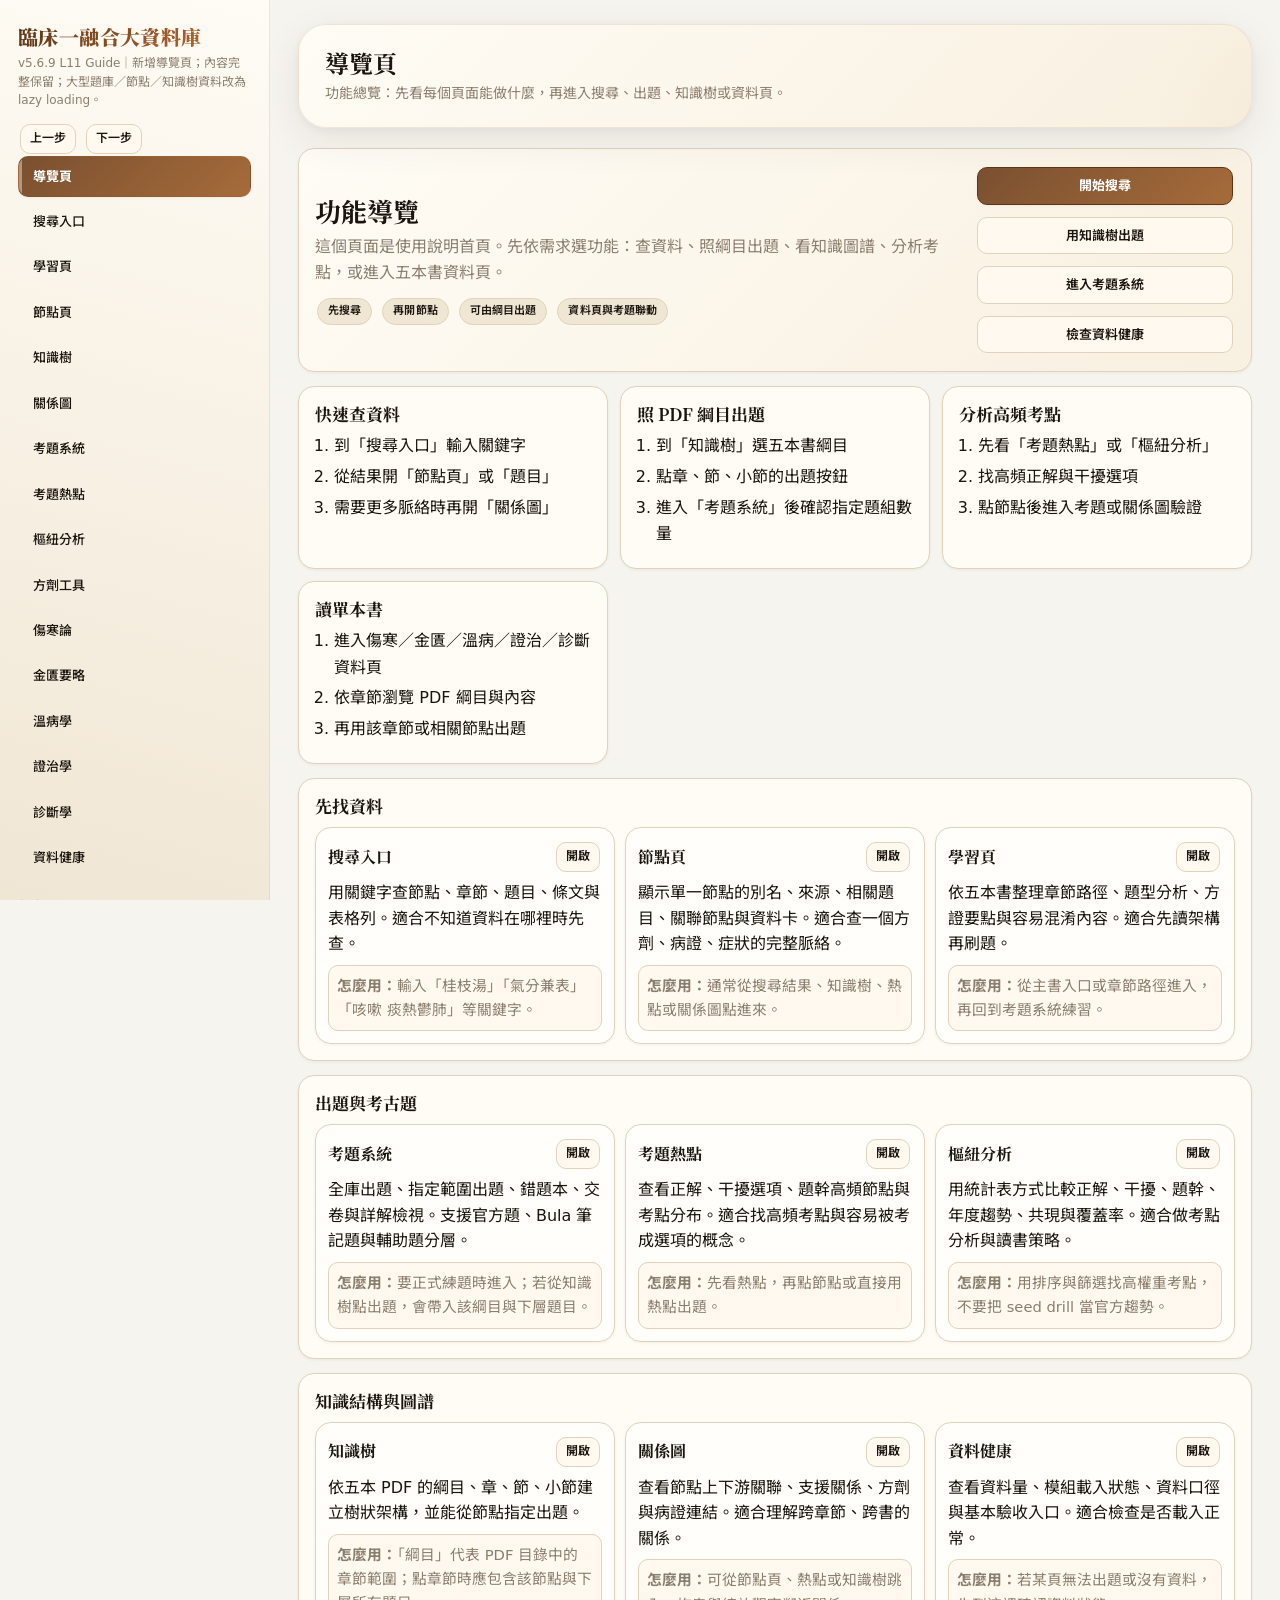
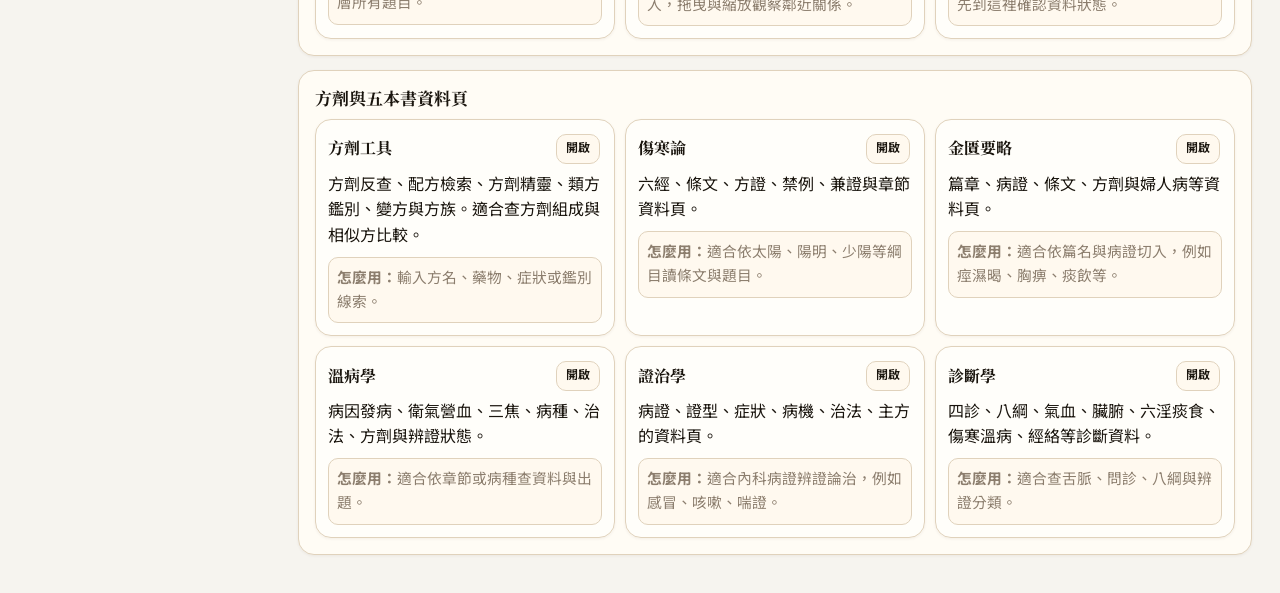
==== app/index.html @ 89e04a14 "Deploy clinical1 fused knowledge tree site Add guide page and PDF-based knowledge tree quiz scope." ====
<!doctype html>
<html lang="zh-Hant" data-theme="classic_cream">
<head>
<meta charset="utf-8" />
<meta name="viewport" content="width=device-width, initial-scale=1" />
<title>臨床一融合大資料庫 MVP v5.6.9 L11 Guide</title>
<link rel="preconnect" href="https://fonts.googleapis.com">
<link rel="preconnect" href="https://fonts.gstatic.com" crossorigin>
<link rel="stylesheet" href="styles.css?v=5.6.9-L11-guide" />
<link rel="stylesheet" href="modules/knowledge_tree_styles_v3.css?v=5.6.8-L11" />
<link rel="stylesheet" href="modules/pivot_analysis_styles_v3.css?v=5.6.8-L11" />
<link rel="stylesheet" href="modules/structured_modules_styles_v3.css?v=5.6.8-L11" />
</head>
<body>
<div class="app-shell">
  <aside class="sidebar">
    <div class="brand"><h1>臨床一融合大資料庫</h1><p>v5.6.9 L11 Guide｜新增導覽頁；內容完整保留；大型題庫／節點／知識樹資料改為 lazy loading。</p><div class="brand-pager"><button class="btn mini" id="globalPrevTab" type="button" title="回到上一個操作狀態">上一步</button><button class="btn mini" id="globalNextTab" type="button" title="回到下一個操作狀態">下一步</button></div></div>
    <nav class="nav" id="navTabs">
      <button data-tab="guide" class="active">導覽頁</button>
      <button data-tab="search">搜尋入口</button>
      <button data-tab="learning">學習頁</button>
      <button data-tab="entity">節點頁</button>
      <button data-tab="tree">知識樹</button>
      <button data-tab="relationGraph">關係圖</button>
      <button data-tab="quiz">考題系統</button>
      <button data-tab="qhotspot">考題熱點</button>
      <button data-tab="pivot">樞紐分析</button>
      <button data-tab="formulaTools">方劑工具</button>
      <button data-tab="shanghan">傷寒論</button>
      <button data-tab="jingui">金匱要略</button>
      <button data-tab="wenbing">溫病學</button>
      <button data-tab="zhengzhi">證治學</button>
      <button data-tab="diagnosis">診斷學</button>
      <button data-tab="health">資料健康</button>
    </nav>
    <div class="theme-row"><label>色系</label><select id="themeSelect"><option value="classic_cream">經典米白</option><option value="exam_blue">清爽藍白</option><option value="light_wood">木質暖色</option><option value="dark_tech">科技深色</option><option value="ink_gray">水墨灰霧</option></select></div>
    <div class="card soft" style="margin-top:16px"><b>v5.6.9 L11 Guide 輕量載入版</b><div class="muted">若無法開啟，請完整解壓縮後執行 00_START_CLINICAL1_FUSED_L11_COMPLETE.bat；不要直接用 file:// 開 app/index.html。</div></div>
  </aside>
  <main class="main">
    <section class="hero"><h2 id="pageTitle">導覽頁</h2><p id="pageSub">功能總覽：先看每個頁面能做什麼，再進入搜尋、出題、知識樹或資料頁。</p></section>
    <section id="tab-guide" class="tab active"><div id="guideRoot"></div></section>
    <section id="tab-search" class="tab"><div id="searchRoot"></div></section>
    <section id="tab-learning" class="tab"><div id="learningRoot" class="module-frame card"><div class="spinner">學習頁尚未載入。</div></div></section>
    <section id="tab-entity" class="tab"><div id="entityRoot" class="card">尚未選擇節點。</div></section>
    <section id="tab-tree" class="tab"><div id="knowledgeTreeRoot" class="tree-frame card"><div class="spinner">知識樹尚未載入。</div></div></section>
    <section id="tab-relationGraph" class="tab"><div id="relationGraphRoot" class="tree-frame card"><div class="spinner">關係圖尚未載入。</div></div></section>
    <section id="tab-quiz" class="tab"><div id="quizRoot"></div></section>
    <section id="tab-qhotspot" class="tab"><div id="questionHotspotRoot" class="pivot-frame card"><div class="spinner">考題熱點尚未載入。</div></div></section>
    <section id="tab-pivot" class="tab"><div id="pivotRoot" class="pivot-frame card"><div class="spinner">樞紐分析尚未載入。</div></div></section>
    <section id="tab-formulaTools" class="tab"><div id="formulaToolsRoot" class="module-frame card"><div class="spinner">方劑工具尚未載入。</div></div></section>
    <section id="tab-shanghan" class="tab"><div id="shanghanRoot" class="module-frame card"><div class="spinner">傷寒論資料尚未載入。</div></div></section>
    <section id="tab-jingui" class="tab"><div id="jinguiRoot" class="module-frame card"><div class="spinner">金匱要略資料尚未載入。</div></div></section>
    <section id="tab-wenbing" class="tab"><div id="wenbingRoot" class="module-frame card"><div class="spinner">溫病學資料尚未載入。</div></div></section>
    <section id="tab-zhengzhi" class="tab"><div id="zhengzhiRoot" class="module-frame card"><div class="spinner">證治學模組尚未載入。</div></div></section>
    <section id="tab-diagnosis" class="tab"><div id="diagnosisRoot" class="module-frame card"><div class="spinner">診斷學模組尚未載入。</div></div></section>
    <section id="tab-health" class="tab"><div id="healthRoot"></div></section>
  </main>
</div>
<script src="modules/lazy_data_loader_l11.js?v=L11-COMPLETE"></script>
<script src="modules/search_engine_v3.js"></script>
<script src="modules/knowledge_tree_data_adapter.js?v=5.6.8-L11"></script>
<script src="modules/knowledge_tree_module_v3.js?v=5.6.8-L11"></script>
<script src="modules/bar_chart_module_v3.js"></script>
<script src="modules/pivot_analysis_module_v3.js?v=5.6.8-L11"></script>
<script src="modules/zhengzhi_module_v3.js"></script>
<script src="modules/diagnosis_module_v3.js"></script>
<script src="modules/source_pages_module_v3.js"></script>
<script src="modules/formula_tools_module_v3.js?v=5.6.8-L11"></script>
<script src="modules/question_hotspot_module_v3.js?v=5.6.8-L11"></script>
<script src="modules/learning_page_module_v5.js?v=5.6.8-L11"></script>
<script src="app.js?v=5.6.9-L11-guide"></script>
</body></html>
---- app/styles.css ----
/* ═══════════════════════════════════════════════════════════════
   臨床一融合大資料庫 — Production UI v5.6.8
   Design: Modern Scholarly — refined, warm, professional
   ═══════════════════════════════════════════════════════════════ */

/* ── Google Fonts ── */
@import url('https://fonts.googleapis.com/css2?family=Noto+Serif+TC:wght@400;600;700;900&family=Noto+Sans+TC:wght@300;400;500;600;700;900&display=swap');

/* ── Theme Tokens ── */
:root, html[data-theme="classic_cream"]{
  --bg:#f5f0e8; --panel:#fffcf5; --panel2:#fff9ef; --ink:#1a150e; --muted:#8c7e6e;
  --line:#e0d2bc; --brand:#7a5030; --brand2:#2d6b5e; --accent:#c76f30;
  --soft:#f0e6d4; --ok:#1b7a3d; --warn:#b07400; --bad:#b52828;
  --shadow:0 2px 8px rgba(60,40,10,.06), 0 12px 40px rgba(60,40,10,.08);
  --shadow-sm:0 1px 3px rgba(60,40,10,.06);
  --shadow-lg:0 8px 32px rgba(60,40,10,.10), 0 24px 60px rgba(60,40,10,.06);
  --on-brand:#fff; --brand-strong:#5a3518; --danger-bg:#fef2f0; --danger-ink:#8b1e1e;
  --focus-ring:0 0 0 3px rgba(122,80,48,.18);
  --glass:rgba(255,252,245,.72); --glass-border:rgba(224,210,188,.5);
  --radius:16px; --radius-sm:10px; --radius-lg:22px; --radius-xl:28px;
  --font-display:'Noto Serif TC', 'Songti TC', 'SimSun', serif;
  --font-body:'Noto Sans TC', 'Microsoft JhengHei', system-ui, sans-serif;
  --nav-active-bg:linear-gradient(135deg, #7a5030, #a66b3a);
  --sidebar-bg:linear-gradient(195deg, #fffcf5 0%, #f0e6d4 100%);
  --hero-bg:linear-gradient(135deg, #fffcf5 0%, #f8f0e0 100%);
  --accent2:#2f6f65;
}
html[data-theme="exam_blue"]{
  --bg:#f0f5fc; --panel:#ffffff; --panel2:#f7faff; --ink:#0f1d33; --muted:#5a6b85;
  --line:#cfdaeb; --brand:#1e56a0; --brand2:#127872; --accent:#3378d8;
  --soft:#e4edfb; --shadow:0 2px 8px rgba(15,40,90,.05), 0 12px 40px rgba(15,40,90,.07);
  --shadow-sm:0 1px 3px rgba(15,40,90,.05); --shadow-lg:0 8px 32px rgba(15,40,90,.09);
  --on-brand:#fff; --brand-strong:#143d78; --danger-bg:#fff1f1; --danger-ink:#8a1c1c;
  --focus-ring:0 0 0 3px rgba(30,86,160,.18);
  --glass:rgba(255,255,255,.72); --glass-border:rgba(207,218,235,.5);
  --nav-active-bg:linear-gradient(135deg, #1e56a0, #3378d8);
  --sidebar-bg:linear-gradient(195deg, #ffffff 0%, #e4edfb 100%);
  --hero-bg:linear-gradient(135deg, #ffffff 0%, #eef4ff 100%);
  --accent2:#127872;
}
html[data-theme="light_wood"]{
  --bg:#f2e8d6; --panel:#fff8ea; --panel2:#fffdf4; --ink:#2a1a0c; --muted:#7a614a;
  --line:#d8c49a; --brand:#7d4f28; --brand2:#4a6e2f; --accent:#a65a22;
  --soft:#ead6b8; --shadow:0 2px 8px rgba(80,50,15,.06), 0 12px 40px rgba(80,50,15,.09);
  --shadow-sm:0 1px 3px rgba(80,50,15,.06); --shadow-lg:0 8px 32px rgba(80,50,15,.10);
  --on-brand:#fff; --brand-strong:#5c3616; --danger-bg:#fff3ef; --danger-ink:#861b1b;
  --focus-ring:0 0 0 3px rgba(125,79,40,.18);
  --glass:rgba(255,248,234,.72); --glass-border:rgba(216,196,154,.5);
  --nav-active-bg:linear-gradient(135deg, #7d4f28, #a07040);
  --sidebar-bg:linear-gradient(195deg, #fff8ea 0%, #ead6b8 100%);
  --hero-bg:linear-gradient(135deg, #fff8ea 0%, #f5ebda 100%);
  --accent2:#4a6e2f;
}
html[data-theme="dark_tech"]{
  --bg:#0a0e14; --panel:#111820; --panel2:#18212e; --ink:#dce5f0; --muted:#8a9ab0;
  --line:#253142; --brand:#5ba0f0; --brand2:#48c8b4; --accent:#d09520;
  --soft:#1a2638; --ok:#3aad5c; --warn:#d09520; --bad:#e84545;
  --shadow:0 2px 8px rgba(0,0,0,.20), 0 12px 40px rgba(0,0,0,.30);
  --shadow-sm:0 1px 3px rgba(0,0,0,.20); --shadow-lg:0 8px 32px rgba(0,0,0,.35);
  --on-brand:#0a0e14; --brand-strong:#7dc4ff; --danger-bg:#2e1418; --danger-ink:#ffb8b8;
  --focus-ring:0 0 0 3px rgba(91,160,240,.24);
  --glass:rgba(17,24,32,.72); --glass-border:rgba(37,49,66,.5);
  --nav-active-bg:linear-gradient(135deg, #5ba0f0, #48c8b4);
  --sidebar-bg:linear-gradient(195deg, #111820 0%, #0a0e14 100%);
  --hero-bg:linear-gradient(135deg, #111820 0%, #18212e 100%);
  --accent2:#48c8b4;
}
html[data-theme="ink_gray"]{
  --bg:#eaece9; --panel:#f8f8f6; --panel2:#ffffff; --ink:#1a1e1b; --muted:#5c665e;
  --line:#cdd4cd; --brand:#3f5548; --brand2:#4f6f52; --accent:#6b5a3c;
  --soft:#dfe4de; --shadow:0 2px 8px rgba(35,45,40,.05), 0 12px 40px rgba(35,45,40,.08);
  --shadow-sm:0 1px 3px rgba(35,45,40,.05); --shadow-lg:0 8px 32px rgba(35,45,40,.10);
  --on-brand:#fff; --brand-strong:#2a3d30; --danger-bg:#fff4f0; --danger-ink:#842121;
  --focus-ring:0 0 0 3px rgba(63,85,72,.18);
  --glass:rgba(248,248,246,.72); --glass-border:rgba(205,212,205,.5);
  --nav-active-bg:linear-gradient(135deg, #3f5548, #5a7a62);
  --sidebar-bg:linear-gradient(195deg, #f8f8f6 0%, #dfe4de 100%);
  --hero-bg:linear-gradient(135deg, #f8f8f6 0%, #eef0ed 100%);
  --accent2:#4f6f52;
}

/* ── Reset & Base ── */
*{box-sizing:border-box;margin:0;padding:0}
body{background:var(--bg);color:var(--ink);font-family:var(--font-body);line-height:1.65;-webkit-font-smoothing:antialiased;-moz-osx-font-smoothing:grayscale;transition:background .3s ease, color .3s ease}
button,input,select,textarea{font:inherit;color:inherit}
button{cursor:pointer}
a{color:var(--brand);text-decoration:none}
a:hover{text-decoration:underline}
h1,h2,h3,h4,h5,h6{font-family:var(--font-display);font-weight:700;line-height:1.3}
::selection{background:rgba(122,80,48,.18);color:var(--ink)}
html[data-theme="dark_tech"] ::selection{background:rgba(91,160,240,.24)}

/* ── App Shell ── */
.app-shell{min-height:100vh;display:grid;grid-template-columns:270px 1fr}

/* ── Sidebar ── */
.sidebar{background:var(--sidebar-bg);border-right:1px solid var(--glass-border);padding:24px 18px 32px;position:sticky;top:0;height:100vh;overflow-y:auto;overflow-x:hidden;backdrop-filter:blur(12px);-webkit-backdrop-filter:blur(12px);scrollbar-width:thin;scrollbar-color:var(--line) transparent}
.sidebar::-webkit-scrollbar{width:5px}
.sidebar::-webkit-scrollbar-thumb{background:var(--line);border-radius:99px}
.brand h1{font-family:var(--font-display);font-size:20px;font-weight:900;letter-spacing:.02em;margin:0 0 4px;background:linear-gradient(135deg, var(--brand-strong), var(--accent));-webkit-background-clip:text;-webkit-text-fill-color:transparent;background-clip:text}
.brand p{font-size:12px;color:var(--muted);margin:0 0 12px;line-height:1.55}
.brand-pager{display:flex;gap:6px;margin-top:10px}
.brand-pager .btn{padding:5px 10px;font-size:12px;font-weight:600}

/* ── Navigation ── */
.nav{display:grid;gap:4px}
.nav button{border:1px solid transparent;background:transparent;color:var(--ink);padding:9px 14px;border-radius:var(--radius-sm);text-align:left;font-size:13px;font-weight:500;transition:all .18s ease;position:relative;overflow:hidden}
.nav button:hover{background:var(--soft);border-color:var(--line)}
.nav button.active{background:var(--nav-active-bg);color:var(--on-brand)!important;border-color:transparent;font-weight:700;box-shadow:var(--shadow-sm)}
.nav button.active::before{content:'';position:absolute;left:0;top:0;bottom:0;width:3px;background:rgba(255,255,255,.4);border-radius:0 2px 2px 0}

/* ── Theme Selector ── */
.theme-row{margin-top:18px;display:grid;gap:5px}
.theme-row label{font-size:11px;color:var(--muted);text-transform:uppercase;letter-spacing:.06em;font-weight:600}
.theme-row select{border:1px solid var(--line);border-radius:var(--radius-sm);background:var(--panel2);color:var(--ink);padding:8px 10px;font-size:13px;transition:border-color .18s}
.theme-row select:hover{border-color:var(--brand)}

/* ── Main Content ── */
.main{padding:24px 28px;max-width:1480px;width:100%;margin:0 auto}

/* ── Hero Header ── */
.hero{background:var(--hero-bg);border:1px solid var(--glass-border);border-radius:var(--radius-xl);padding:22px 26px;box-shadow:var(--shadow);margin-bottom:20px;backdrop-filter:blur(8px);-webkit-backdrop-filter:blur(8px);position:relative;overflow:hidden}
.hero::after{content:'';position:absolute;top:-60%;right:-20%;width:300px;height:300px;background:radial-gradient(circle,var(--accent) 0%,transparent 70%);opacity:.04;pointer-events:none}
.hero h2{margin:0 0 4px;font-size:24px;font-family:var(--font-display)}
.hero p{margin:0;color:var(--muted);font-size:14px}

/* ── Tab System ── */
.tab{display:none;animation:tabIn .28s ease}
.tab.active{display:block}
@keyframes tabIn{from{opacity:0;transform:translateY(6px)}to{opacity:1;transform:translateY(0)}}

/* ── Grid Layouts ── */
.grid{display:grid;grid-template-columns:repeat(auto-fit,minmax(260px,1fr));gap:14px}
.split{display:grid;grid-template-columns:1.2fr .8fr;gap:16px}

/* ── Card System ── */
.card{background:var(--panel);border:1px solid var(--line);border-radius:var(--radius);padding:16px;box-shadow:var(--shadow-sm);transition:box-shadow .22s ease, border-color .22s ease}
.card:hover{box-shadow:var(--shadow)}
.soft{background:var(--panel2)}

/* ── Typography ── */
.muted{color:var(--muted);font-size:13px}
h3{font-size:17px;margin:0 0 8px}
h4{font-size:15px;margin:10px 0 6px}

/* ── Badges & Chips ── */
.badge,.chip{display:inline-flex;align-items:center;gap:4px;border:1px solid var(--line);background:var(--soft);border-radius:999px;padding:3px 10px;margin:2px;font-size:11px;font-weight:600;letter-spacing:.01em;transition:all .15s}
.badge.muted{background:rgba(107,114,128,.08);color:var(--muted);border-color:var(--line)}
.chip-list{display:flex;gap:6px;flex-wrap:wrap}

/* ── Buttons ── */
.btn{border:1px solid var(--line);border-radius:var(--radius-sm);background:var(--panel2);padding:7px 13px;margin:2px;font-size:13px;font-weight:600;min-height:34px;transition:all .18s ease;position:relative}
.btn:hover{border-color:var(--brand);color:var(--brand);box-shadow:var(--shadow-sm)}
.btn:active{transform:scale(.97)}
.btn:focus-visible,input:focus-visible,select:focus-visible{outline:none;box-shadow:var(--focus-ring)}
.btn.primary{background:var(--nav-active-bg);color:var(--on-brand)!important;border-color:var(--brand-strong)!important;font-weight:700;box-shadow:var(--shadow-sm)}
.btn.primary:hover{filter:brightness(1.08);box-shadow:var(--shadow)}
.btn.mini{font-size:12px;padding:4px 9px;min-height:auto}
.btn.danger{background:var(--danger-bg)!important;color:var(--danger-ink)!important;border-color:var(--danger-ink)!important;font-weight:700}
.btn.danger:hover{background:var(--danger-ink)!important;color:#fff!important}
.btn:not(.primary),button:not(.primary),.chip,.badge,.entity-link{color:var(--ink)}
html[data-theme="dark_tech"] .btn:not(.primary),html[data-theme="dark_tech"] .chip,html[data-theme="dark_tech"] .badge{color:var(--ink);background:var(--panel2)}

/* ── Form Controls ── */
input,select,textarea{border:1px solid var(--line);border-radius:var(--radius-sm);background:var(--panel2);color:var(--ink);padding:9px 12px;transition:border-color .18s, box-shadow .18s}
input:hover,select:hover{border-color:var(--brand)}
input:focus,select:focus{border-color:var(--brand);box-shadow:var(--focus-ring)}
input::placeholder{color:var(--muted);opacity:.75}
.search-row{display:grid;grid-template-columns:1fr auto auto;gap:8px;margin:12px 0}
.search-row input,.search-row select{font-size:14px}
.search-toolbar-2{display:flex;gap:10px;flex-wrap:wrap;align-items:center;margin-top:10px}
.search-toolbar-2 label{display:flex;align-items:center;gap:5px;color:var(--muted);font-size:12px;font-weight:600}

/* ── Search Results ── */
.result-count{margin:10px 0;color:var(--muted);font-size:13px}
.result-card{border-left:4px solid var(--brand);margin-bottom:10px;transition:border-color .18s, box-shadow .22s}
.result-card:hover{border-left-color:var(--accent);box-shadow:var(--shadow)}
.result-title{display:flex;justify-content:space-between;gap:12px;align-items:flex-start}
.result-title b{font-size:16px;font-family:var(--font-display)}
.group-title{margin:20px 0 10px;color:var(--brand-strong);font-family:var(--font-display);font-size:15px;letter-spacing:.02em}
.result-doc-type{font-weight:700;color:var(--brand);font-size:12px}
.search-results.compact .result-card{padding:8px 10px;margin-bottom:5px}
.search-results.compact .result-card p,.search-results.compact .chip{display:none}
.search-results.list .result-card{box-shadow:none;border-radius:var(--radius-sm);border-left-width:3px}

/* ── Entity Page ── */
.entity-head{display:flex;justify-content:space-between;gap:16px;align-items:flex-start;flex-wrap:wrap}
.entity-title{font-size:26px;margin:0 0 6px;font-family:var(--font-display)}
.entity-actions{display:flex;gap:6px;flex-wrap:wrap;justify-content:flex-end;align-items:flex-start}
.entity-section{margin-top:14px}

/* ── Data Rows ── */
.edge,.qrow,.source-row,.component-row{border:1px solid var(--line);border-radius:var(--radius-sm);padding:10px 12px;margin:6px 0;background:var(--panel2);transition:border-color .15s}
.edge:hover,.qrow:hover,.source-row:hover{border-color:var(--brand)}

/* ── Question / Quiz ── */
.question-options{display:grid;gap:6px;margin:10px 0}
.opt{border:1px solid var(--line);border-radius:var(--radius-sm);padding:10px 12px;background:var(--panel);cursor:pointer;transition:all .18s}
.opt:hover{border-color:var(--brand);background:var(--soft)}
.opt.correct{border-color:var(--ok);background:rgba(27,122,61,.08)}
.opt.wrong{border-color:var(--bad);background:rgba(181,40,40,.08)}
.opt.correct-answer{border-color:var(--ok)!important;background:rgba(27,122,61,.12)!important;font-weight:700}
.opt.selected-wrong{border-color:var(--bad)!important;background:rgba(181,40,40,.12)!important;text-decoration:line-through}
.opt.selected-correct{box-shadow:0 0 0 3px rgba(27,122,61,.16)}

.quiz-paper .qrow{margin:14px 0;padding:16px;border:1px solid var(--line);border-radius:var(--radius);background:var(--panel)}
.quiz-paper .qrow h3{font-family:var(--font-display);font-size:15px}
.quiz-actions{position:sticky;bottom:0;background:var(--glass);backdrop-filter:blur(16px);-webkit-backdrop-filter:blur(16px);border:1px solid var(--glass-border);border-radius:var(--radius);padding:12px 16px;box-shadow:var(--shadow-lg);z-index:5}

.qrow.question-correct{border-color:var(--ok)!important;border-left:4px solid var(--ok)}
.qrow.question-wrong{border-color:var(--bad)!important;border-left:4px solid var(--bad)}
.grade-card{margin-top:10px;border-radius:var(--radius-sm);padding:12px;border:2px solid var(--line);display:grid;gap:6px;background:var(--panel2)}
.grade-card.ok{border-color:var(--ok);background:rgba(27,122,61,.08)}
.grade-card.bad{border-color:var(--bad);background:rgba(181,40,40,.08)}
.grade-card.ok b{color:var(--ok)}.grade-card.bad b{color:var(--bad)}
.grade-links{display:flex;gap:6px;flex-wrap:wrap;margin-top:4px}

.quick-quiz-bar{display:grid;grid-template-columns:repeat(auto-fit,minmax(180px,1fr));gap:10px;align-items:end;margin:14px 0;padding:14px;border:1px solid var(--line);border-radius:var(--radius);background:var(--panel2)}
.quick-quiz-bar label{display:grid;gap:4px;font-size:12px;color:var(--muted);font-weight:700}
.quick-quiz-bar input,.quick-quiz-bar select{width:100%}
.big-action{font-size:16px;min-height:44px;font-weight:800;letter-spacing:.02em}
.advanced-quiz-box{border:1px dashed var(--line);border-radius:var(--radius);padding:12px;background:var(--panel);margin:12px 0}
.advanced-quiz-box summary{cursor:pointer;font-weight:800;color:var(--brand-strong);font-size:14px}
.quiz-settings-grid{display:grid;grid-template-columns:repeat(auto-fit,minmax(210px,1fr));gap:10px}
.quiz-settings-grid label{display:grid;gap:4px;font-size:12px;color:var(--muted);font-weight:600}
.quiz-settings-grid input,.quiz-settings-grid select{width:100%}
.warn-box{margin-top:8px;padding:10px 12px;border-radius:var(--radius-sm);background:var(--danger-bg);color:var(--danger-ink);border:1px solid var(--danger-ink);font-weight:600;font-size:13px}
.toolbar{display:flex;flex-wrap:wrap;gap:8px;margin:10px 0}
.checkline{display:inline-flex;align-items:center;gap:6px;border:1px solid var(--line);border-radius:var(--radius-sm);padding:7px 10px;background:var(--panel2);font-size:13px}
.wrongbook-actions{display:flex;gap:6px;flex-wrap:wrap;margin:8px 0}
.wrongbook-item{border-left:5px solid var(--bad)!important;background:var(--panel2)}
.scope-banner{border:2px solid var(--accent);background:linear-gradient(90deg,var(--soft),var(--panel));border-radius:var(--radius);padding:10px 14px;margin:10px 0;display:flex;gap:10px;align-items:center;flex-wrap:wrap;color:var(--ink);font-size:14px}
.scope-banner.neutral{border-color:var(--line)}.scope-banner.compact{font-size:12px;margin:6px 0}
.scope-banner strong,.scope-banner b{color:var(--ink)}

/* ── Tables ── */
.table-wrap{overflow:auto;border-radius:var(--radius-sm)}
.mini-table{width:100%;border-collapse:collapse;font-size:13px}
.mini-table th,.mini-table td{border-bottom:1px solid var(--line);padding:8px 10px;text-align:left;vertical-align:top}
.mini-table th{background:var(--soft);font-weight:700}
.mini-table td .btn{margin:1px 2px}
table.pivot-table{width:100%;border-collapse:collapse;background:var(--panel);border-radius:var(--radius);overflow:hidden}
table.pivot-table th,table.pivot-table td{border-bottom:1px solid var(--line);padding:9px 12px;text-align:left;vertical-align:top}
table.pivot-table th{background:var(--soft);font-weight:800;font-size:14px;color:var(--ink)}
table.pivot-table td{font-size:13px}

/* ── Formula Block ── */
.component-row{padding:10px 12px;border-top:1px dashed var(--line)}
.component-row pre{white-space:pre-wrap;line-height:1.6;margin:.5rem 0 0}
.component-drawer{border:1px dashed var(--line);border-radius:var(--radius);padding:10px;margin:8px 0;background:var(--panel2)}
.component-drawer summary{font-weight:800;cursor:pointer;color:var(--brand-strong)}
.variant-grid{display:grid;grid-template-columns:repeat(auto-fit,minmax(270px,1fr));gap:10px;margin:10px 0}
.variant-card{border:1px solid var(--line);border-left:5px solid var(--brand);border-radius:var(--radius);padding:12px;background:var(--panel2);box-shadow:var(--shadow-sm);transition:box-shadow .2s;break-inside:avoid}
.variant-card:hover{box-shadow:var(--shadow)}
.variant-card.addition-of,.variant-card.named-variant,.variant-card.variant-of{border-left-color:var(--brand2)}
.variant-card.subtraction-of{border-left-color:var(--warn)}
.variant-card.compound-formula{border-left-color:var(--accent)}
.variant-card.similar-but-distinct{border-left-color:var(--muted)}
.variant-card.conditional{border-left-color:var(--accent);background:linear-gradient(180deg,var(--panel),var(--panel2))}
.variant-actions{display:flex;gap:6px;flex-wrap:wrap;margin-top:8px}
.variant-delta{margin:8px 0;padding:10px 12px;border:1px solid rgba(15,23,42,.08);border-radius:var(--radius-sm);background:rgba(248,250,252,.7)}
.variant-delta-title{font-weight:700;margin-bottom:6px;color:var(--brand-strong);font-size:13px}
.variant-delta-row{margin:3px 0;line-height:1.8}
.variant-delta .badge.add{background:#ecfdf5;color:#047857;border-color:#a7f3d0}
.variant-delta .badge.remove{background:#fff1f2;color:#be123c;border-color:#fecdd3}
.variant-delta .chip.dose{background:#eff6ff;color:#1d4ed8;border-color:#bfdbfe}
.variant-delta-basis{margin-top:4px;font-size:.86em}
.evidence-text{margin-top:8px;font-size:13px}

/* ── Formula Indication Card (v5.6) ── */
.formula-indication-card{border-left:4px solid var(--accent2)!important}
.formula-indication-card h3{font-family:var(--font-display);color:var(--accent2)}
.formula-indication-card h4{font-size:14px;margin:12px 0 6px;color:var(--brand-strong)}
.formula-indication-card h5{margin:.75rem 0 .35rem;font-size:14px;color:var(--accent2);font-family:var(--font-display)}
.formula-summary-list{margin:8px 0 12px;padding-left:20px;line-height:1.8;font-size:14px}
.formula-summary-list li{margin:4px 0}
.formula-clause-group{margin:8px 0;border:1px solid var(--line);border-radius:var(--radius-sm);padding:10px}
.formula-clause-group summary{font-weight:700;cursor:pointer;font-size:14px}
.formula-clause-card{border:1px solid var(--line);border-radius:var(--radius-sm);padding:10px 12px;margin:8px 0;background:rgba(255,255,255,.5);transition:border-color .15s}
.formula-clause-card:hover{border-color:var(--accent2)}
.formula-clause-card p{margin:6px 0;line-height:1.65;font-size:14px}
.action-chips{gap:6px}
.action-chips .btn{font-size:12px;padding:4px 10px}

/* ── Link Card Grid ── */
.link-card-grid{display:grid;grid-template-columns:repeat(auto-fit,minmax(270px,1fr));gap:8px}
.link-card{border:1px solid var(--line);border-radius:var(--radius);background:var(--panel2);padding:12px;transition:box-shadow .2s}
.link-card:hover{box-shadow:var(--shadow)}
.link-card .title{font-weight:800;font-size:14px}
.link-card .actions{margin-top:8px;display:flex;gap:6px;flex-wrap:wrap}

/* ── Health / Stats ── */
.stat-grid.big{grid-template-columns:repeat(auto-fit,minmax(155px,1fr))}
.stat-card{background:linear-gradient(180deg,var(--panel),var(--panel2));border:1px solid var(--line);border-radius:var(--radius);padding:16px;box-shadow:var(--shadow-sm);text-align:center;transition:box-shadow .22s,transform .18s}
.stat-card:hover{box-shadow:var(--shadow);transform:translateY(-2px)}
.stat-card b{font-size:32px;line-height:1;color:var(--brand-strong);display:block;font-family:var(--font-display)}
.stat-card .label{font-weight:800;margin-top:8px;font-size:14px}
.stat-card .desc{font-size:11px;color:var(--muted);margin-top:4px}
.health-section{margin-top:14px}

/* ── Source Pages ── */
.source-head h2{margin:0 0 6px;font-family:var(--font-display)}
.source-row{padding:12px;border-bottom:1px solid var(--line)}
.source-row:last-child{border-bottom:0}
.source-pages .split,.entity-section.split{gap:16px}

/* ── Module Frames ── */
.tree-frame,.pivot-frame,.module-frame{min-height:560px}
.source-pages,.module-frame{max-width:100%;overflow-x:hidden}

/* ── Source Code ── */
.source-code,pre{white-space:pre-wrap;font-family:'JetBrains Mono',ui-monospace,Consolas,monospace;background:var(--soft);border-radius:var(--radius-sm);padding:12px;max-height:280px;overflow:auto;font-size:12px;line-height:1.6;color:var(--ink)}

/* ── Utilities ── */
.hidden{display:none!important}
.spinner{padding:16px;color:var(--muted);font-size:14px;display:flex;align-items:center;gap:8px}
.spinner::before{content:'';width:18px;height:18px;border:2px solid var(--line);border-top-color:var(--brand);border-radius:50%;animation:spin .6s linear infinite;flex-shrink:0}
@keyframes spin{to{transform:rotate(360deg)}}
.status-ok{color:var(--ok)}.status-warn{color:var(--warn)}.status-bad{color:var(--bad)}

/* ── Tool Tabs ── */
.tool-tabs{display:flex;gap:6px;flex-wrap:wrap;margin:10px 0 16px}
.formula-tools .toolbar input{min-width:220px}
.formula-tools .grid{align-items:start}
.formula-tools h4{margin:12px 0 6px}
.formula-tools .source-row b,.source-pages .source-row b{font-size:1.02rem}
.formula-tools .variant-card h3{margin:.25rem 0}
.formula-tools .variant-card .badge{font-weight:800}
.entity-link{border:1px solid var(--line);background:var(--panel);border-radius:999px;padding:4px 10px;margin:2px;cursor:pointer;font-size:12px;transition:all .15s}
.entity-link:hover{border-color:var(--brand);color:var(--brand)}
.formula-list-datalist{display:none}

/* ── Wenbing Simulation ── */
.simulation-flow{display:flex;gap:10px;align-items:stretch;overflow-x:auto;max-width:100%;padding-bottom:8px;scroll-snap-type:x proximity;scrollbar-width:thin}
.sim-step{min-width:260px;max-width:320px;white-space:normal;word-break:break-word;overflow-wrap:anywhere;scroll-snap-align:start;border:1px solid var(--line);border-radius:var(--radius);background:var(--panel2);padding:12px}
.sim-step h4{margin:0 0 6px;font-family:var(--font-display)}
.sim-arrow{flex:0 0 auto;align-self:center;font-size:22px;color:var(--muted)}
.wenbing-sim-sticky{margin-bottom:14px;border:2px solid var(--brand-strong);border-radius:var(--radius-lg);padding:10px;background:linear-gradient(180deg,var(--soft),var(--panel));box-shadow:var(--shadow);max-width:100%;overflow:hidden}
.wenbing-sim-sticky .card.soft{border:0;background:transparent;box-shadow:none}
.metric-help{border:1px dashed var(--line);border-radius:var(--radius);background:var(--panel2);padding:10px;margin:8px 0;font-size:14px;line-height:1.55}
.sort-hint{font-size:11px;color:var(--muted)}

/* ── Pivot Controls ── */
.pivot-controls label{font-size:15px!important;font-weight:800!important;color:var(--ink)!important}
.pivot-controls select,.pivot-controls input{font-size:14px!important;min-height:38px}
.pivot-note,.metric-help{font-size:14px!important;line-height:1.55}
.pivot-note.warn{border-left:4px solid #f59e0b;padding-left:10px;background:#fffbeb;border-radius:var(--radius-sm)}
.c1-chart-title{font-size:17px!important;font-weight:900;font-family:var(--font-display)}
.c1-bar-label{font-size:13px!important;font-weight:700}

/* ── Relation Map ── */
.relation-map-wrap{overflow:auto;border:1px solid var(--line);border-radius:var(--radius);background:radial-gradient(circle at center,var(--panel),var(--panel2));padding:10px;margin:10px 0}
.relation-map-svg{width:100%;min-width:760px;height:520px}
.rel-line,.relation-map-svg .rel-line{fill:none;stroke:var(--line);stroke-width:1.35;opacity:.72}
.rel-node circle{stroke:var(--line);stroke-width:2;fill:var(--panel)}
.rel-node.formula circle{fill:var(--brand-strong)}
.rel-node.variant circle{fill:var(--accent)}
.rel-node.herb circle{fill:var(--ok)}
.rel-node.pattern circle{fill:var(--warn)}
.rel-node.symptom circle{fill:var(--muted)}
.rel-node text{font-size:12px;fill:var(--ink);font-weight:700;paint-order:stroke;stroke:var(--panel);stroke-width:3px}
.rel-node{cursor:pointer}
.rel-node:hover circle{stroke:var(--brand);stroke-width:3.5}
.relation-map-svg .rel-node rect{fill:#fff;stroke:#94a3b8;stroke-width:1.2}
.relation-map-svg .rel-node.formula rect{fill:#fff7ed;stroke:#fb923c}
.relation-map-svg .rel-node.pattern rect,.relation-map-svg .rel-node.symptom rect{fill:#f0fdf4;stroke:#22c55e}
.relation-map-svg .rel-node.herb rect,.relation-map-svg .rel-node.variant rect{fill:#f5f3ff;stroke:#8b5cf6}
.relation-map-svg .map-col-title{font-weight:700;fill:#475569}
.relation-map-svg .rel-node.reference-only{cursor:default;opacity:.88}
.relation-map-svg .rel-node.clickable{cursor:pointer}
.relation-map-svg text{font-size:12px;pointer-events:none}

/* ── Formula Map (v5.6.5) ── */
.formula-map-controls{display:flex;align-items:center;gap:8px;flex-wrap:wrap;margin:10px 0;padding:8px 12px;border:1px solid var(--line);border-radius:var(--radius);background:var(--panel)}
.formula-map-controls .btn.mini{padding:4px 10px}
.relation-map-wrap.formula-map-pan{height:min(72vh,760px);min-height:520px;overflow:auto;position:relative;background:linear-gradient(90deg,var(--panel),var(--panel2));touch-action:none}
.formula-map-svg{width:100%;min-width:1360px;height:720px;display:block;cursor:grab;touch-action:none}
.formula-map-svg.dragging{cursor:grabbing}
.formula-map-svg .formula-map-layer{transform-origin:0 0}
.formula-map-svg .map-title-bg{fill:#fff7ed;stroke:#fed7aa}
.formula-map-pan:fullscreen{background:#fff;padding:14px;overflow:auto}
.formula-map-pan:fullscreen .formula-map-svg{height:calc(100vh - 34px);min-width:1500px}

/* ── Question Hotspot (v4.2) ── */
.qh-panel .qh-toolbar,.qh-panel .qh-test-toolbar{gap:10px;align-items:end;flex-wrap:wrap}
.qh-panel label{display:flex;flex-direction:column;gap:4px;font-size:12px;color:var(--muted);font-weight:600}
.qh-panel input,.qh-panel select{min-height:34px;border:1px solid var(--line);border-radius:var(--radius-sm);padding:6px 10px;background:var(--panel2);color:var(--ink)}
.qh-test-card{margin:14px 0;border:1px solid var(--line);border-radius:var(--radius);background:linear-gradient(180deg,rgba(255,255,255,.85),rgba(255,255,255,.55))}
[data-theme="dark_tech"] .qh-test-card{background:rgba(17,24,39,.75)}
.qh-method-note{font-size:13px;line-height:1.7;background:rgba(52,119,235,.06);border:1px solid rgba(52,119,235,.14);border-radius:var(--radius);padding:12px;margin:8px 0 12px}
.qh-method-note details{margin-top:6px}
.qh-method-note summary{cursor:pointer;font-weight:700}
.qh-test-result{margin-top:12px}
.exam-test-result{border-radius:var(--radius);border:1px solid var(--line);padding:16px;background:var(--panel)}
.exam-test-result.sig-high{border-color:rgba(220,38,38,.3);box-shadow:0 0 0 3px rgba(220,38,38,.05)}
.exam-test-result.sig-low{border-color:rgba(37,99,235,.3);box-shadow:0 0 0 3px rgba(37,99,235,.05)}
.exam-test-result.sig-flat{border-color:rgba(107,114,128,.2)}
.test-title{display:flex;gap:12px;align-items:center;justify-content:space-between;flex-wrap:wrap}
.test-title h3{margin:0;font-family:var(--font-display)}
.sig-badge{display:inline-block;border-radius:999px;padding:4px 12px;font-size:11px;font-weight:700;border:1px solid var(--line)}
.sig-badge.sig-high{color:#b91c1c;background:rgba(220,38,38,.08);border-color:rgba(220,38,38,.2)}
.sig-badge.sig-low{color:#1d4ed8;background:rgba(37,99,235,.08);border-color:rgba(37,99,235,.2)}
.sig-badge.sig-flat{color:#4b5563;background:rgba(107,114,128,.08);border-color:rgba(107,114,128,.15)}
.test-stats{margin:12px 0}
.test-explain{line-height:1.75;font-size:14px}
.qh-list-head{display:flex;gap:12px;align-items:baseline;justify-content:space-between;margin:12px 0 8px;flex-wrap:wrap}
.qh-table .mono{font-family:ui-monospace,SFMono-Regular,Menlo,Consolas,monospace;font-size:11px}
.qh-table td{vertical-align:top}

/* ── Formula Audit (v4.0) ── */
.formula-audit{border-left:4px solid #64748b;margin:10px 0;border-radius:var(--radius-sm)}
.formula-audit.ingredient-difference-between-books{border-left-color:#b91c1c;background:#fff7ed}
.formula-audit.same-ingredients-different-order-or-dose{border-left-color:#b45309;background:#fffbeb}
.formula-audit.missing-extraction-or-placeholder{border-left-color:#6d28d9;background:#f5f3ff}
.component-row.book-exact{border-left:3px solid #0f766e;background:#f8fffd}

/* ── Learning Page (v5.0+) ── */
.learning-page-v5{display:grid;gap:16px;max-width:100%}
.learning-head{border-left:5px solid var(--brand-strong);padding-left:12px}
.learning-scope-note{margin-top:8px;padding:10px 14px;border-radius:var(--radius);border:1px solid var(--line);background:var(--panel2);line-height:1.65;font-size:14px}
.learning-layout{display:grid;grid-template-columns:minmax(360px,1.35fr) minmax(280px,.9fr);gap:14px;align-items:stretch}
.learning-card-title{display:flex;justify-content:space-between;gap:12px;align-items:baseline;flex-wrap:wrap}

/* Learning Pie */
.learning-pie-wrap{display:grid;grid-template-columns:minmax(260px,360px) minmax(260px,1fr);gap:14px;align-items:center}
.learning-pie-svg{width:100%;max-width:360px;display:block;margin:auto}
.learn-pie-slice{cursor:pointer;stroke:var(--panel);stroke-width:1.5;opacity:.88;transition:.2s ease}
.learn-pie-slice:hover,.learn-pie-slice.selected{opacity:1;filter:drop-shadow(0 2px 10px rgba(15,23,42,.18));stroke:var(--ink);stroke-width:2.5}
.pie-hole{fill:var(--panel);stroke:var(--line);stroke-width:1}
.pie-center-main{fill:var(--ink);font-size:15px;font-weight:900}
.pie-center-sub{fill:var(--muted);font-size:12px;font-weight:700}

/* Learning Legend */
.legend-row{width:100%;display:grid;grid-template-columns:16px minmax(110px,1fr) auto;gap:8px;align-items:center;text-align:left;border:1px solid var(--line);background:var(--panel2);color:var(--ink);border-radius:var(--radius-sm);padding:8px 12px;margin:4px 0;cursor:pointer;transition:all .15s}
.legend-row:hover{border-color:var(--brand);box-shadow:var(--shadow-sm)}
.legend-row.active{outline:3px solid rgba(37,99,235,.14);border-color:var(--brand-strong)}
.legend-row.compact{display:inline-flex;align-items:center;gap:8px;border:1px solid var(--line);background:#fff;border-radius:999px;padding:6px 10px}
.color-dot{width:12px;height:12px;border-radius:999px;display:inline-block}

/* Learning Trust */
.trust-row{border:1px solid var(--line);border-radius:var(--radius-sm);padding:10px 12px;margin:8px 0;background:var(--panel2);line-height:1.55;font-size:14px}
.trust-A{border-left:5px solid #16a34a}
.trust-B{border-left:5px solid #2563eb}
.trust-C{border-left:5px solid #ca8a04}
.trust-D{border-left:5px solid #9333ea}
.trust-E{border-left:5px solid #dc2626}

/* Learning Detail */
.learning-detail-shell{display:grid;grid-template-columns:280px minmax(0,1fr);gap:14px}
.learning-type-list input{width:100%;margin-bottom:10px}
.type-list-row{display:grid;gap:2px;width:100%;text-align:left;border:1px solid var(--line);background:var(--panel2);color:var(--ink);border-radius:var(--radius-sm);padding:10px;margin:5px 0;cursor:pointer;transition:all .15s}
.type-list-row:hover{border-color:var(--brand)}
.type-list-row span{font-size:11px;color:var(--muted)}
.type-list-row.active{border-color:var(--brand-strong);outline:3px solid rgba(37,99,235,.12)}
.learning-detail-head{display:flex;justify-content:space-between;gap:16px;align-items:flex-start;border-bottom:1px solid var(--line);padding-bottom:12px;margin-bottom:12px}
.learning-detail-head h3{margin:0;font-family:var(--font-display)}
.big-count{text-align:right;min-width:120px}
.big-count b{display:block;font-size:34px;color:var(--brand-strong);line-height:1;font-family:var(--font-display)}
.big-count span{color:var(--muted);font-weight:700;font-size:12px}
.learning-mini-stats{grid-template-columns:repeat(auto-fit,minmax(210px,1fr));margin-bottom:12px}
.learning-section{border-top:1px dashed var(--line);padding-top:12px;margin-top:12px}
.learning-section h4{margin:0 0 8px;font-family:var(--font-display)}
.learning-example-list{display:grid;gap:10px}
.learning-example{border:1px solid var(--line);border-radius:var(--radius);background:var(--panel2);padding:12px;transition:border-color .15s}
.learning-example:hover{border-color:var(--brand)}
.example-meta{display:flex;gap:6px;flex-wrap:wrap;align-items:center}
.example-actions{margin-top:8px}

/* Learning Mode Tabs */
.learning-mode-tabs{position:sticky;top:0;z-index:3;background:var(--glass);backdrop-filter:blur(12px);-webkit-backdrop-filter:blur(12px);padding:.5rem;border-bottom:1px solid var(--glass-border)}
.learning-task-list details{border:1px solid var(--line);border-radius:var(--radius-sm);margin:.5rem 0;padding:.5rem;background:rgba(255,255,255,.04)}
.learning-task-list summary{cursor:pointer;display:grid;grid-template-columns:1fr auto;gap:.4rem;align-items:center}
.learning-task-list summary em{grid-column:1/-1;color:var(--muted);font-style:normal;font-size:.9em}
.big-line{font-size:1.05rem;font-weight:700;line-height:1.7}

/* Learning Compare (v5.5) */
.learning-compare-shell{display:grid;grid-template-columns:minmax(210px,260px) 1fr minmax(210px,260px);gap:1rem;align-items:start}
.learning-compare-main{min-width:0}
.compare-two-head{display:grid;grid-template-columns:1fr 1fr;gap:.75rem;margin:.75rem 0}
.compare-two-head>div{background:var(--panel2);border:1px solid var(--line);border-radius:var(--radius);padding:.75rem}
.compare-grid{display:grid;grid-template-columns:1fr 1fr 1fr;gap:.75rem}
.compare-block{border:1px solid var(--line);border-radius:var(--radius);background:var(--panel);padding:.75rem;margin:.75rem 0}
.compare-block.helpful{background:#fff7ed;border-color:#fed7aa}
.compare-rel-list{display:grid;gap:.5rem}
.compare-rel{background:var(--panel2);border:1px solid var(--line);border-radius:var(--radius-sm);padding:.6rem}
.tiny-evidence{font-size:.78rem;color:var(--muted);border-left:3px solid var(--line);padding-left:.4rem;margin:.35rem 0}
.score-detail{margin-top:6px}
.mini-help{font-size:.9em;color:#475569;background:var(--panel2);border-radius:var(--radius-sm);padding:8px}
.relation-map-wrap.lcr{overflow:auto;border:1px solid var(--line);border-radius:var(--radius);background:#fff}
.variant-learning-list{display:grid;gap:.65rem;padding-left:1.2rem}
.variant-learning-list li{background:var(--panel2);border:1px solid var(--line);border-radius:var(--radius-sm);padding:.65rem .75rem}

/* Learning Clause Cards (v5.6) */
.learning-clause-card,.formula-clause-row{border:1px solid var(--line);border-radius:var(--radius-sm);padding:.7rem .85rem;margin:.55rem 0;background:rgba(255,255,255,.5);transition:border-color .15s}
.learning-clause-card:hover,.formula-clause-row:hover{border-color:var(--accent2)}
.learning-clause-card p,.formula-clause-row p{margin:.4rem 0;line-height:1.65}
.learning-clause-list{display:grid;gap:.5rem}

/* Learning Book Grid (v5.6.4) */
.learning-book-grid.compact{display:grid;grid-template-columns:repeat(auto-fit,minmax(210px,1fr));gap:10px;align-items:stretch}
.learning-book-card.compact{padding:14px;border:1px solid var(--line);border-radius:var(--radius);background:var(--panel);transition:box-shadow .2s}
.learning-book-card.compact:hover{box-shadow:var(--shadow)}
.learning-book-card.compact h3{margin:0 0 6px;font-family:var(--font-display)}
.learning-book-card.compact .book-actions{display:flex;gap:6px;flex-wrap:wrap;margin-top:8px}
.learning-book-compact{display:flex;flex-wrap:wrap;gap:8px;margin:10px 0}
.learning-chapter-list details{border:1px solid var(--line);border-radius:var(--radius-sm);padding:8px;margin:6px 0;background:var(--panel)}
.learning-recall-hidden{border:1px dashed var(--line);background:var(--panel2);border-radius:var(--radius);padding:14px}
.chapter-actions{display:flex;gap:6px;flex-wrap:wrap;margin-top:5px}
.chapter-path-item{margin:7px 0;padding:6px 0;border-bottom:1px solid var(--line)}

/* KT Action Card */
.kt-action-card .kt-stat-row{display:flex;gap:8px;flex-wrap:wrap;margin-top:8px}
.kt-action-card .kt-stat-row span{background:var(--soft);border-radius:999px;padding:3px 8px;font-size:.85em}
.kt-chip.add{background:#ecfdf5;color:#047857;border-color:#a7f3d0}
.kt-chip.remove{background:#fff1f2;color:#be123c;border-color:#fecdd3}
.kt-chip.dose{background:#eff6ff;color:#1d4ed8;border-color:#bfdbfe}
.kt-variant-delta{margin:6px 0 8px;padding:8px 10px;background:var(--panel2);border-radius:var(--radius-sm);border:1px solid var(--line)}

/* KT Graph-only mode */
.kt-graph-only .kt-left{display:none}
.kt-graph-only .kt-shell{grid-template-columns:minmax(0,1fr) 280px}
.kt-graph-only .kt-main{min-height:70vh}

/* Formula Indication Card in module pages */
.formula-indication-card .formula-clause-row{border-top:1px solid var(--line);margin-top:8px;padding-top:8px}

/* ── Responsive ── */
@media(max-width:900px){
  .app-shell{grid-template-columns:1fr}
  .sidebar{position:static;height:auto;max-height:none;border-right:none;border-bottom:1px solid var(--line)}
  .nav{display:flex;flex-wrap:wrap;gap:4px}
  .nav button{padding:7px 12px;font-size:12px}
  .main{padding:14px}
  .search-row{grid-template-columns:1fr}
  .split{grid-template-columns:1fr}
  .entity-head{display:block}
  .entity-actions{justify-content:flex-start;margin-top:10px}
  .hero h2{font-size:20px}
}
@media(max-width:1100px){
  .learning-compare-shell{grid-template-columns:1fr}
  .compare-grid,.compare-two-head{grid-template-columns:1fr}
}
@media(max-width:980px){
  .learning-layout,.learning-pie-wrap,.learning-detail-shell{grid-template-columns:1fr}
  .big-count{text-align:left}
  .learning-detail-head{display:block}
}

/* ── Scrollbar Styling ── */
::-webkit-scrollbar{width:7px;height:7px}
::-webkit-scrollbar-track{background:transparent}
::-webkit-scrollbar-thumb{background:var(--line);border-radius:99px}
::-webkit-scrollbar-thumb:hover{background:var(--muted)}

/* ── Print ── */
@media print{
  .sidebar,.quiz-actions,.brand-pager,.entity-actions,.btn{display:none!important}
  .app-shell{grid-template-columns:1fr}
  .card{box-shadow:none;border:1px solid #ccc}
}

/* v5.6.9 PDF source page rebuild */
.source-summary-row{display:flex;flex-wrap:wrap;gap:8px;margin:.5rem 0}.compact-toolbar{display:flex;flex-wrap:wrap;gap:8px}.source-layout{display:grid;grid-template-columns:minmax(320px,0.95fr) minmax(360px,1.05fr);gap:16px;align-items:start}.source-tree-card{max-height:calc(100vh - 220px);overflow:auto}.sp-tree{display:flex;flex-direction:column;gap:4px}.sp-node{margin-left:calc(var(--indent,0) * 14px);border-left:2px solid rgba(129,86,42,.18);padding-left:8px}.sp-node-main{display:flex;align-items:center;gap:6px;flex-wrap:wrap;padding:6px 4px;border-radius:10px}.sp-node.selected>.sp-node-main{background:rgba(242,184,98,.18);outline:1px solid rgba(129,86,42,.24)}.sp-title{border:0;background:transparent;font-weight:700;color:var(--text);cursor:pointer;text-align:left}.btn.tiny{font-size:.82rem;padding:4px 8px}.sp-children{margin-top:2px}.sp-detail h4{margin:14px 0 8px}.sp-actions{display:flex;flex-wrap:wrap;gap:8px;margin:10px 0}.source-row{border:1px solid rgba(129,86,42,.18);border-radius:12px;padding:10px;margin:8px 0;background:rgba(255,255,255,.52)}@media(max-width:900px){.source-layout{grid-template-columns:1fr}.source-tree-card{max-height:none}.sp-node{margin-left:calc(var(--indent,0) * 8px)}}


/* v5.6.9 Guide page */
.guide-hero{display:grid;grid-template-columns:minmax(0,1fr) 260px;gap:18px;align-items:center;margin-bottom:14px;background:var(--hero-bg)}
.guide-hero h2{font-size:26px;margin-bottom:6px}
.guide-hero p{color:var(--muted);margin-bottom:10px}
.guide-quick-actions{display:grid;gap:8px}
.guide-note{margin-bottom:14px;border-left:5px solid var(--accent)}
.guide-note h3{margin-bottom:6px}
.guide-workflow{grid-template-columns:repeat(auto-fit,minmax(230px,1fr));gap:12px;margin-bottom:14px}
.guide-workflow-card ol{margin:8px 0 0 1.2rem;color:var(--ink)}
.guide-workflow-card li{margin:.28rem 0}
.guide-section{margin-bottom:14px}
.guide-section>h3{margin-bottom:10px}
.guide-feature-grid{display:grid;grid-template-columns:repeat(auto-fit,minmax(260px,1fr));gap:10px}
.guide-feature-card{border:1px solid var(--line);border-radius:var(--radius);background:rgba(255,255,255,.42);padding:12px;box-shadow:var(--shadow-sm)}
html[data-theme="dark_tech"] .guide-feature-card{background:rgba(255,255,255,.04)}
.guide-feature-head{display:flex;justify-content:space-between;gap:8px;align-items:center;margin-bottom:6px}
.guide-feature-head h4{font-size:16px;margin:0}
.guide-feature-card p{color:var(--ink);margin:0 0 8px;line-height:1.6}
.guide-use{font-size:.92rem;color:var(--muted);background:var(--panel2);border-radius:var(--radius-sm);padding:8px;border:1px solid var(--line)}
@media(max-width:900px){.guide-hero{grid-template-columns:1fr}.guide-quick-actions{grid-template-columns:repeat(2,minmax(0,1fr))}}
@media(max-width:520px){.guide-quick-actions{grid-template-columns:1fr}.guide-feature-grid{grid-template-columns:1fr}}
---- app/modules/knowledge_tree_styles_v3.css ----
:root{--bg:#f4efe6;--panel:#fffaf2;--panel2:#fff3df;--ink:#2b2118;--muted:#756756;--line:#dcc5a3;--accent:#81572d;--accent2:#2f5e55;--accent3:#6c3b5d;--danger:#9d2f2f;--ok:#23734e;--chip:#f3e3c8;--chip2:#e4f0e8;--chip3:#f1e2f1;--shadow:0 12px 30px rgba(68,43,16,.08)}
*{box-sizing:border-box} body{margin:0;background:var(--bg);color:var(--ink);font-family:system-ui,-apple-system,"Noto Sans TC","Microsoft JhengHei",sans-serif;line-height:1.65}.kt-app{min-height:100vh}.kt-header{display:flex;justify-content:space-between;gap:16px;align-items:center;padding:16px 22px;background:linear-gradient(120deg,#fff8ea,#f0dec2);border-bottom:1px solid var(--line)}.kt-brand{display:flex;align-items:center;gap:12px}.kt-logo{width:44px;height:44px;border-radius:16px;background:var(--accent2);color:#fff;display:grid;place-items:center;font-weight:900;box-shadow:var(--shadow)}.kt-header h1{font-size:1.32rem;margin:0}.kt-header p{margin:.18rem 0 0;color:var(--muted)}.kt-tools{display:flex;gap:8px;align-items:center;flex-wrap:wrap}.kt-shell{display:grid;grid-template-columns:330px minmax(0,1fr) 380px;gap:14px;padding:14px;height:calc(100vh - 86px)}.kt-pane{background:rgba(255,250,242,.94);border:1px solid var(--line);border-radius:18px;box-shadow:var(--shadow);overflow:auto}.kt-left,.kt-right{padding:12px}.kt-main{padding:16px}.kt-nav{display:flex;gap:8px;flex-wrap:wrap;margin-bottom:10px}.kt-btn,.kt-pill{border:1px solid var(--line);background:var(--panel);border-radius:999px;padding:7px 11px;color:var(--ink);cursor:pointer}.kt-btn:hover,.kt-node:hover{filter:brightness(.985);transform:translateY(-1px)}.kt-btn.active,.kt-btn.primary{background:var(--accent2);border-color:var(--accent2);color:#fff}.kt-input{width:100%;border:1px solid var(--line);border-radius:14px;background:#fffdf8;color:var(--ink);padding:9px 11px;font:inherit}.kt-card{border:1px solid var(--line);border-radius:16px;background:var(--panel);padding:12px;margin:10px 0}.kt-card.soft{background:var(--panel2)}.kt-small{font-size:.88rem;color:var(--muted)}.kt-muted{color:var(--muted)}.kt-title{font-size:1.35rem;margin:0 0 4px;color:var(--accent)}.kt-subtitle{font-weight:850;color:var(--accent2);margin:14px 0 8px}.kt-chip{display:inline-flex;align-items:center;gap:4px;background:var(--chip);border:1px solid #e5cfac;border-radius:999px;padding:2px 8px;font-size:.84rem;margin:2px}.kt-chip.formula{background:var(--chip2);border-color:#bad7c3}.kt-chip.question{background:var(--chip3);border-color:#d2b5d6}.kt-tree ul{list-style:none;margin:0 0 0 12px;padding:0;border-left:1px dashed #e1caa8}.kt-tree li{margin:2px 0 2px 8px}.kt-node{display:block;width:100%;text-align:left;border:0;background:transparent;border-radius:10px;padding:6px 8px;color:var(--ink);cursor:pointer}.kt-node.active{background:var(--chip);font-weight:800}.kt-node .kind{float:right;color:var(--muted);font-size:.78rem}.kt-grid{display:grid;grid-template-columns:repeat(auto-fill,minmax(230px,1fr));gap:10px}.kt-edge{border-top:1px dashed #e5d2b8;padding:8px 0}.kt-edge:first-child{border-top:0}.kt-edge-type{font-weight:850;color:var(--accent2)}.kt-search-result{cursor:pointer}.kt-search-result b{color:var(--accent)}.kt-network{min-height:420px;border:1px solid var(--line);border-radius:18px;background:#fffdf8;overflow:hidden}.kt-network svg{width:100%;height:420px;display:block}.kt-svg-node{cursor:pointer}.kt-legend{display:flex;gap:6px;flex-wrap:wrap}.kt-detail-text{white-space:pre-wrap;word-break:break-word}.kt-scope-box{font-family:ui-monospace,SFMono-Regular,Consolas,monospace;background:#fffdf8;border:1px dashed var(--line);border-radius:12px;padding:8px;overflow:auto}.kt-quiz-row{display:flex;gap:8px;flex-wrap:wrap;margin:8px 0}@media(max-width:1180px){.kt-shell{grid-template-columns:1fr;height:auto}.kt-right{display:none}.kt-header{display:block}.kt-tools{margin-top:10px}}

/* v3.8 center-network + high-dimensional relation lab */
.kt-control{display:grid;gap:4px;margin:8px 0;font-size:.9rem;color:var(--muted)}
.kt-control select{border:1px solid var(--line);border-radius:12px;background:var(--panel2);color:var(--ink);padding:8px 10px}
.kt-network-toolbar{display:flex;gap:8px;align-items:center;flex-wrap:wrap;padding:8px 10px;border-bottom:1px solid var(--line);background:var(--panel)}
.kt-center-svg{width:100%;height:560px;display:block;background:radial-gradient(circle at center,var(--panel2),var(--panel));}
.kt-legend-item{display:inline-flex;align-items:center;gap:4px;border:1px solid var(--line);border-radius:999px;padding:2px 8px;background:var(--panel2);font-size:.82rem;margin:2px}
.kt-legend-item i{width:10px;height:10px;border-radius:999px;display:inline-block}
.kt-hd-panel{margin-top:14px}.kt-hd-panel h4{margin:.2rem 0 .5rem}.hd-grid{grid-template-columns:repeat(auto-fit,minmax(340px,1fr));align-items:start}
.kt-table-wrap{overflow:auto;max-height:420px;border:1px solid var(--line);border-radius:14px;background:var(--panel2)}
.kt-mini-table{width:100%;border-collapse:collapse;font-size:.82rem}.kt-mini-table th,.kt-mini-table td{border-bottom:1px solid var(--line);padding:6px 7px;text-align:left;vertical-align:top}.kt-mini-table th{position:sticky;top:0;background:var(--panel);z-index:1}.kt-btn.mini{padding:3px 7px;min-height:0;font-size:.8rem}
.kt-chart-svg{background:var(--panel2);border:1px solid var(--line);border-radius:14px;display:block;margin:8px 0;max-width:100%;height:auto}.kt-chart-svg text{paint-order:stroke;stroke:var(--panel2);stroke-width:3px;stroke-linejoin:round}.kt-svg-node text{pointer-events:none}.kt-svg-node:hover circle{stroke:var(--accent)!important;stroke-width:4!important}
@media(max-width:900px){.kt-center-svg{height:430px}.hd-grid{grid-template-columns:1fr}.kt-network{overflow:auto}.kt-center-svg{min-width:760px}}
.kt-network .kt-center-svg{height:560px;min-height:560px}.kt-network .kt-chart-svg{height:auto;min-height:0}

/* v3.9 student-facing node-link map */
.kt-student-summary{border-left:5px solid var(--accent2)}
.kt-mini-metrics{display:flex;gap:6px;flex-wrap:wrap;margin-top:8px}.kt-mini-metrics span{border:1px solid var(--line);border-radius:999px;background:#fffdf8;padding:2px 8px;font-size:.82rem;color:var(--muted)}
.kt-flow-svg{width:100%;height:720px;display:block;background:linear-gradient(90deg,rgba(255,243,223,.72),rgba(255,253,248,.96));min-width:980px}.kt-map-node{cursor:pointer}.kt-map-node:hover rect{stroke:var(--danger);stroke-width:4}.kt-map-node text{pointer-events:none;paint-order:stroke;stroke:rgba(0,0,0,.18);stroke-width:2px;stroke-linejoin:round}.kt-route-grid{display:grid;grid-template-columns:repeat(auto-fit,minmax(220px,1fr));gap:8px;padding:10px;border-top:1px solid var(--line);background:var(--panel)}.kt-route-card{display:flex;align-items:center;gap:6px;flex-wrap:wrap;border:1px solid var(--line);border-radius:14px;background:var(--panel2);padding:8px}.kt-route-card b{color:var(--accent2)}.kt-route-card span{font-size:.82rem;color:var(--muted);margin-right:4px}.kt-advanced{border:1px dashed var(--line);border-radius:16px;background:rgba(255,250,242,.74);padding:8px 12px;margin:12px 0}.kt-advanced>summary{cursor:pointer;font-weight:850;color:var(--accent2);padding:4px}.kt-network{overflow:auto}.kt-network .kt-flow-svg{height:720px;min-height:720px}
@media(max-width:900px){.kt-flow-svg{height:620px;min-width:980px}.kt-network .kt-flow-svg{height:620px;min-height:620px}}

/* v4.1 interactive graph */
.kt-flow-svg{cursor:grab;touch-action:none}
.kt-flow-svg.dragging{cursor:grabbing}
.kt-network:fullscreen{background:var(--panel);padding:12px;overflow:auto}
.kt-network:fullscreen .kt-flow-svg{height:calc(100vh - 170px);min-height:720px}
.kt-network-toolbar .kt-btn.mini{padding:3px 9px}

/* v4.6 variant material delta chips inside knowledge-tree node center */
.kt-variant-delta{margin:6px 0 8px;padding:8px 10px;background:#f8fafc;border-radius:10px;border:1px solid #e2e8f0}
.kt-chip.add{background:#ecfdf5;color:#047857;border-color:#a7f3d0}
.kt-chip.remove{background:#fff1f2;color:#be123c;border-color:#fecdd3}
.kt-chip.dose{background:#eff6ff;color:#1d4ed8;border-color:#bfdbfe}

/* v4.8 relation graph rewrite: give most of the page to the graph */
.kt-app.kt-graph-only .kt-shell{grid-template-columns:minmax(0,1fr) 330px;height:calc(100vh - 86px)}
.kt-app.kt-graph-only .kt-left{display:none}
.kt-app.kt-graph-only .kt-main{padding:10px;overflow:auto}
.kt-app.kt-graph-only .kt-right{padding:10px}
.kt-graph-page-head{display:flex;justify-content:space-between;align-items:center;gap:10px;flex-wrap:wrap;margin-bottom:8px}
.kt-network-big{min-height:calc(100vh - 190px);height:auto}
.kt-network-big .kt-flow-svg{height:calc(100vh - 265px);min-height:720px;min-width:1200px}
.kt-graph-details{margin-top:10px;border:1px solid var(--line);border-radius:16px;background:var(--panel2);padding:10px 12px}
.kt-graph-details>summary{cursor:pointer;font-weight:850;color:var(--accent2)}
.kt-graph-controls .kt-control input{width:110px;border:1px solid var(--line);border-radius:12px;background:#fffdf8;color:var(--ink);padding:7px 9px;font:inherit}
.kt-network svg.dragging{cursor:grabbing}
.kt-network svg{cursor:grab}
.kt-network:fullscreen{background:var(--panel);padding:12px;overflow:auto}
.kt-network:fullscreen .kt-flow-svg{height:calc(100vh - 130px);min-height:760px;min-width:1320px}
@media(max-width:1180px){.kt-app.kt-graph-only .kt-shell{grid-template-columns:1fr;height:auto}.kt-app.kt-graph-only .kt-right{display:block}.kt-network-big .kt-flow-svg{height:680px}}


.kt-graph-selection-note{padding:8px 12px;border-top:1px solid var(--line);border-bottom:1px solid var(--line);background:rgba(255,250,242,.82);color:var(--muted);font-weight:750}
.kt-map-node,.kt-map-link{transition:opacity .14s ease, filter .14s ease, stroke-width .14s ease}
.kt-map-node.dim,.kt-map-link.dim{opacity:.13!important;filter:grayscale(.8)}
.kt-map-node.active rect{stroke:#ef4444!important;stroke-width:5!important;filter:drop-shadow(0 4px 10px rgba(239,68,68,.35))}
.kt-map-node.connected rect{stroke:#f59e0b!important;stroke-width:3.5!important;filter:drop-shadow(0 2px 8px rgba(245,158,11,.28))}
.kt-map-link.active{opacity:.96!important;stroke-width:4.2!important;filter:drop-shadow(0 2px 4px rgba(15,23,42,.25))}


/* v5.6.8 graph interaction fix */
.kt-flow-svg{touch-action:none;user-select:none}
.kt-map-node{pointer-events:all;user-select:none}
.kt-map-node text{pointer-events:none}
.kt-map-link{pointer-events:stroke}

/* v5.6.9 PDF strict quiz scope: distinguish exact, inherited, and empty TOC nodes */
.kt-node.kt-node-empty{opacity:.66;border-style:dashed;}
.kt-node.kt-node-empty .kind{color:#9ca3af;}
.kt-node.kt-node-inherited .kind{color:#8a5b13;}
---- app/modules/pivot_analysis_styles_v3.css ----
:root{
  --bg:#f7f3ea; --panel:#fffaf2; --ink:#1f2933; --muted:#6b7280; --line:#e4d8c8; --accent:#936b37; --accent-2:#d8b273;
}
body{margin:0;font-family:"Noto Sans TC","Microsoft JhengHei",Arial,sans-serif;background:var(--bg);color:var(--ink)}
.pivot-shell{max-width:1280px;margin:0 auto;padding:22px}
.pivot-head{display:flex;justify-content:space-between;gap:20px;align-items:flex-start;margin-bottom:18px}
h1{margin:0 0 8px;font-size:28px}.pivot-head p{margin:0;color:var(--muted)}
.pivot-badges{display:flex;gap:8px;flex-wrap:wrap}.pivot-badges span{background:var(--panel);border:1px solid var(--line);border-radius:999px;padding:6px 10px;color:var(--accent);font-weight:700}
.pivot-controls{display:flex;flex-wrap:wrap;gap:10px;background:var(--panel);border:1px solid var(--line);border-radius:18px;padding:14px;margin-bottom:12px;box-shadow:0 8px 24px rgba(0,0,0,.04)}
.pivot-controls label{display:flex;flex-direction:column;font-size:12px;color:var(--muted);gap:4px}.pivot-controls select,.pivot-controls input{min-width:120px;padding:8px;border:1px solid var(--line);border-radius:10px;background:white;color:var(--ink)}
.pivot-note{padding:10px 12px;color:var(--muted);font-size:14px}
.c1-chart-card,.pivot-table-wrap{background:var(--panel);border:1px solid var(--line);border-radius:18px;padding:16px;margin:12px 0;box-shadow:0 8px 24px rgba(0,0,0,.04)}
.c1-chart-title{font-weight:800;margin-bottom:12px;color:var(--accent)}
.c1-bar-row{display:grid;grid-template-columns:minmax(140px,240px) 1fr 90px;gap:10px;align-items:center;padding:7px 0;border-bottom:1px dashed var(--line)}
.c1-bar-row.clickable{cursor:pointer}.c1-bar-row.clickable:hover{background:rgba(147,107,55,.08)}
.c1-bar-label{white-space:nowrap;overflow:hidden;text-overflow:ellipsis;font-weight:700}.c1-bar-track{height:14px;background:#efe6d7;border-radius:999px;overflow:hidden}.c1-bar-fill{height:100%;background:linear-gradient(90deg,var(--accent),var(--accent-2));border-radius:999px}.c1-bar-value{text-align:right;font-variant-numeric:tabular-nums}.c1-empty{color:var(--muted);padding:20px}
.pivot-table{width:100%;border-collapse:collapse;font-size:14px}.pivot-table th,.pivot-table td{padding:8px;border-bottom:1px solid var(--line);text-align:left;vertical-align:top}.pivot-table th{color:var(--accent);font-size:12px;text-transform:none}.pivot-table td{max-width:420px;overflow:hidden;text-overflow:ellipsis}
@media(max-width:760px){.pivot-head{display:block}.c1-bar-row{grid-template-columns:1fr 70px}.c1-bar-track{grid-column:1/3}.pivot-controls label{width:100%}.pivot-controls select,.pivot-controls input{width:100%}}
---- app/modules/structured_modules_styles_v3.css ----
:root{--panel:#fff;--ink:#17202a;--muted:#64748b;--line:#e5e7eb;--accent:#2563eb;--soft:#f8fafc;--good:#047857;--warn:#b45309}
body{font-family:system-ui,-apple-system,"Noto Sans TC",Segoe UI,sans-serif;background:#f6f4ef;color:var(--ink);margin:0}.wrap{max-width:1200px;margin:auto;padding:20px}.tabs button,.toolbar button,button{border:1px solid var(--line);background:var(--panel);border-radius:12px;padding:8px 12px;cursor:pointer}.tabs button.active{background:var(--accent);color:white}.toolbar{display:flex;gap:10px;flex-wrap:wrap;margin:12px 0}.toolbar input{flex:1;min-width:280px;border:1px solid var(--line);border-radius:12px;padding:10px}.toolbar select{border:1px solid var(--line);border-radius:12px;padding:10px}.module-panel{background:var(--panel);border:1px solid var(--line);border-radius:18px;padding:16px}.zz-card,.diag-card{background:var(--soft);border:1px solid var(--line);border-radius:16px;margin:10px 0;padding:14px}.zz-head{display:flex;gap:8px;align-items:center;flex-wrap:wrap}.badge{background:#e0f2fe;color:#075985;border-radius:999px;padding:3px 8px}.pattern{background:#fef3c7;color:#92400e;border-radius:999px;padding:3px 8px}.zz-grid{display:grid;grid-template-columns:repeat(auto-fit,minmax(180px,1fr));gap:10px}.muted{color:var(--muted);font-size:.9em}.entity-link,.entity-title,.question-link{color:var(--accent);background:transparent;border:0;padding:0;text-decoration:underline}.result-count{color:var(--muted);margin:8px 0}.actions{margin-top:8px}
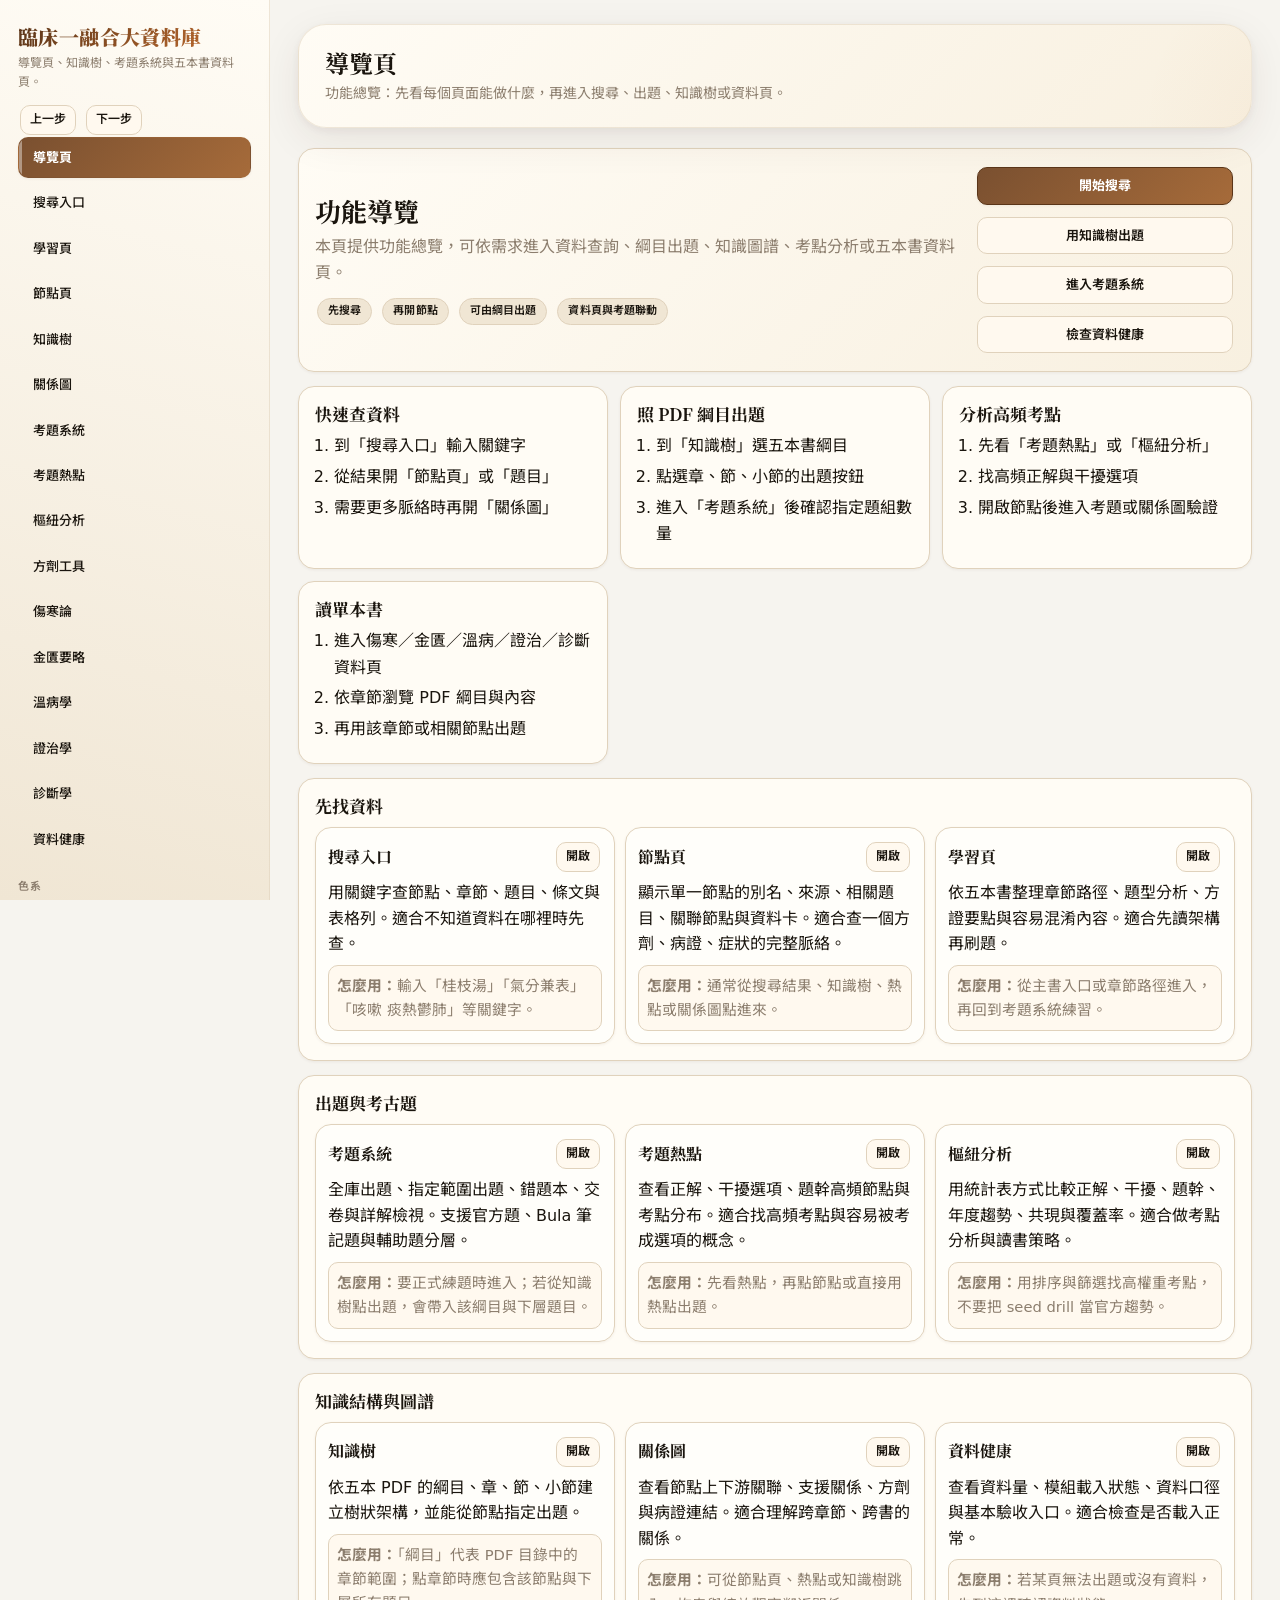
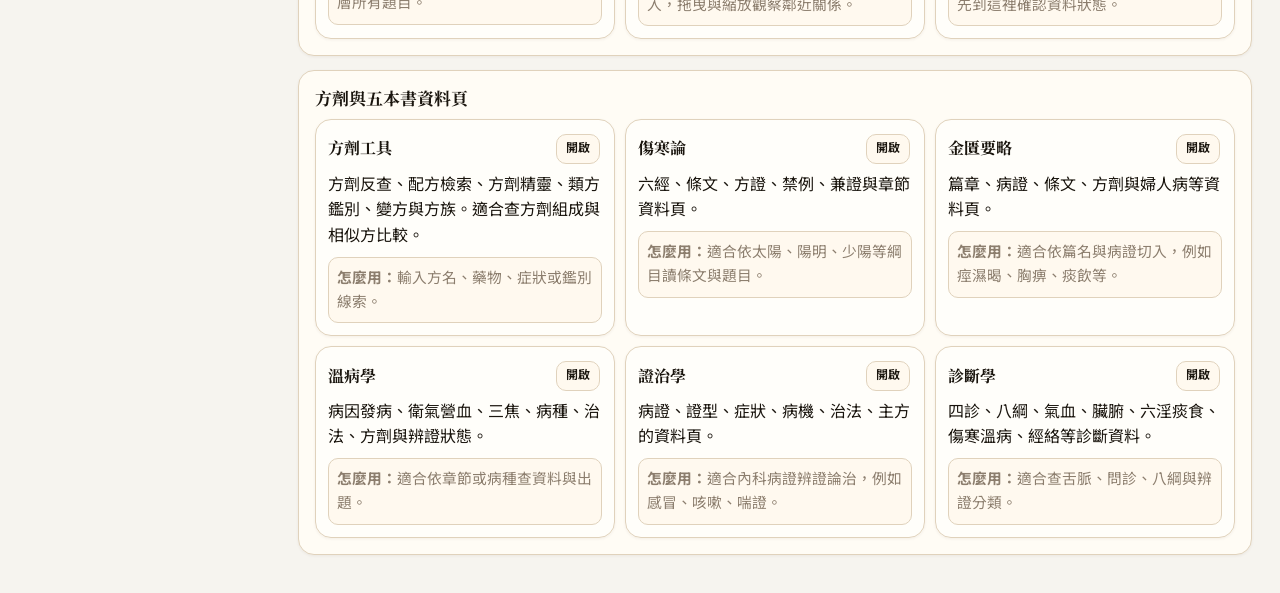
==== commit 18e1d139: "修正詞句" ====
--- a/app/index.html
+++ b/app/index.html
@@ -3,7 +3,7 @@
 <head>
 <meta charset="utf-8" />
 <meta name="viewport" content="width=device-width, initial-scale=1" />
-<title>臨床一融合大資料庫 MVP v5.6.9 L11 Guide</title>
+<title>臨床一融合大資料庫</title>
 <link rel="preconnect" href="https://fonts.googleapis.com">
 <link rel="preconnect" href="https://fonts.gstatic.com" crossorigin>
 <link rel="stylesheet" href="styles.css?v=5.6.9-L11-guide" />
@@ -14,7 +14,7 @@
 <body>
 <div class="app-shell">
   <aside class="sidebar">
-    <div class="brand"><h1>臨床一融合大資料庫</h1><p>v5.6.9 L11 Guide｜新增導覽頁；內容完整保留；大型題庫／節點／知識樹資料改為 lazy loading。</p><div class="brand-pager"><button class="btn mini" id="globalPrevTab" type="button" title="回到上一個操作狀態">上一步</button><button class="btn mini" id="globalNextTab" type="button" title="回到下一個操作狀態">下一步</button></div></div>
+    <div class="brand"><h1>臨床一融合大資料庫</h1><p>導覽頁、知識樹、考題系統與五本書資料頁。</p><div class="brand-pager"><button class="btn mini" id="globalPrevTab" type="button" title="回到上一個操作狀態">上一步</button><button class="btn mini" id="globalNextTab" type="button" title="回到下一個操作狀態">下一步</button></div></div>
     <nav class="nav" id="navTabs">
       <button data-tab="guide" class="active">導覽頁</button>
       <button data-tab="search">搜尋入口</button>
@@ -34,7 +34,6 @@
       <button data-tab="health">資料健康</button>
     </nav>
     <div class="theme-row"><label>色系</label><select id="themeSelect"><option value="classic_cream">經典米白</option><option value="exam_blue">清爽藍白</option><option value="light_wood">木質暖色</option><option value="dark_tech">科技深色</option><option value="ink_gray">水墨灰霧</option></select></div>
-    <div class="card soft" style="margin-top:16px"><b>v5.6.9 L11 Guide 輕量載入版</b><div class="muted">若無法開啟，請完整解壓縮後執行 00_START_CLINICAL1_FUSED_L11_COMPLETE.bat；不要直接用 file:// 開 app/index.html。</div></div>
   </aside>
   <main class="main">
     <section class="hero"><h2 id="pageTitle">導覽頁</h2><p id="pageSub">功能總覽：先看每個頁面能做什麼，再進入搜尋、出題、知識樹或資料頁。</p></section>
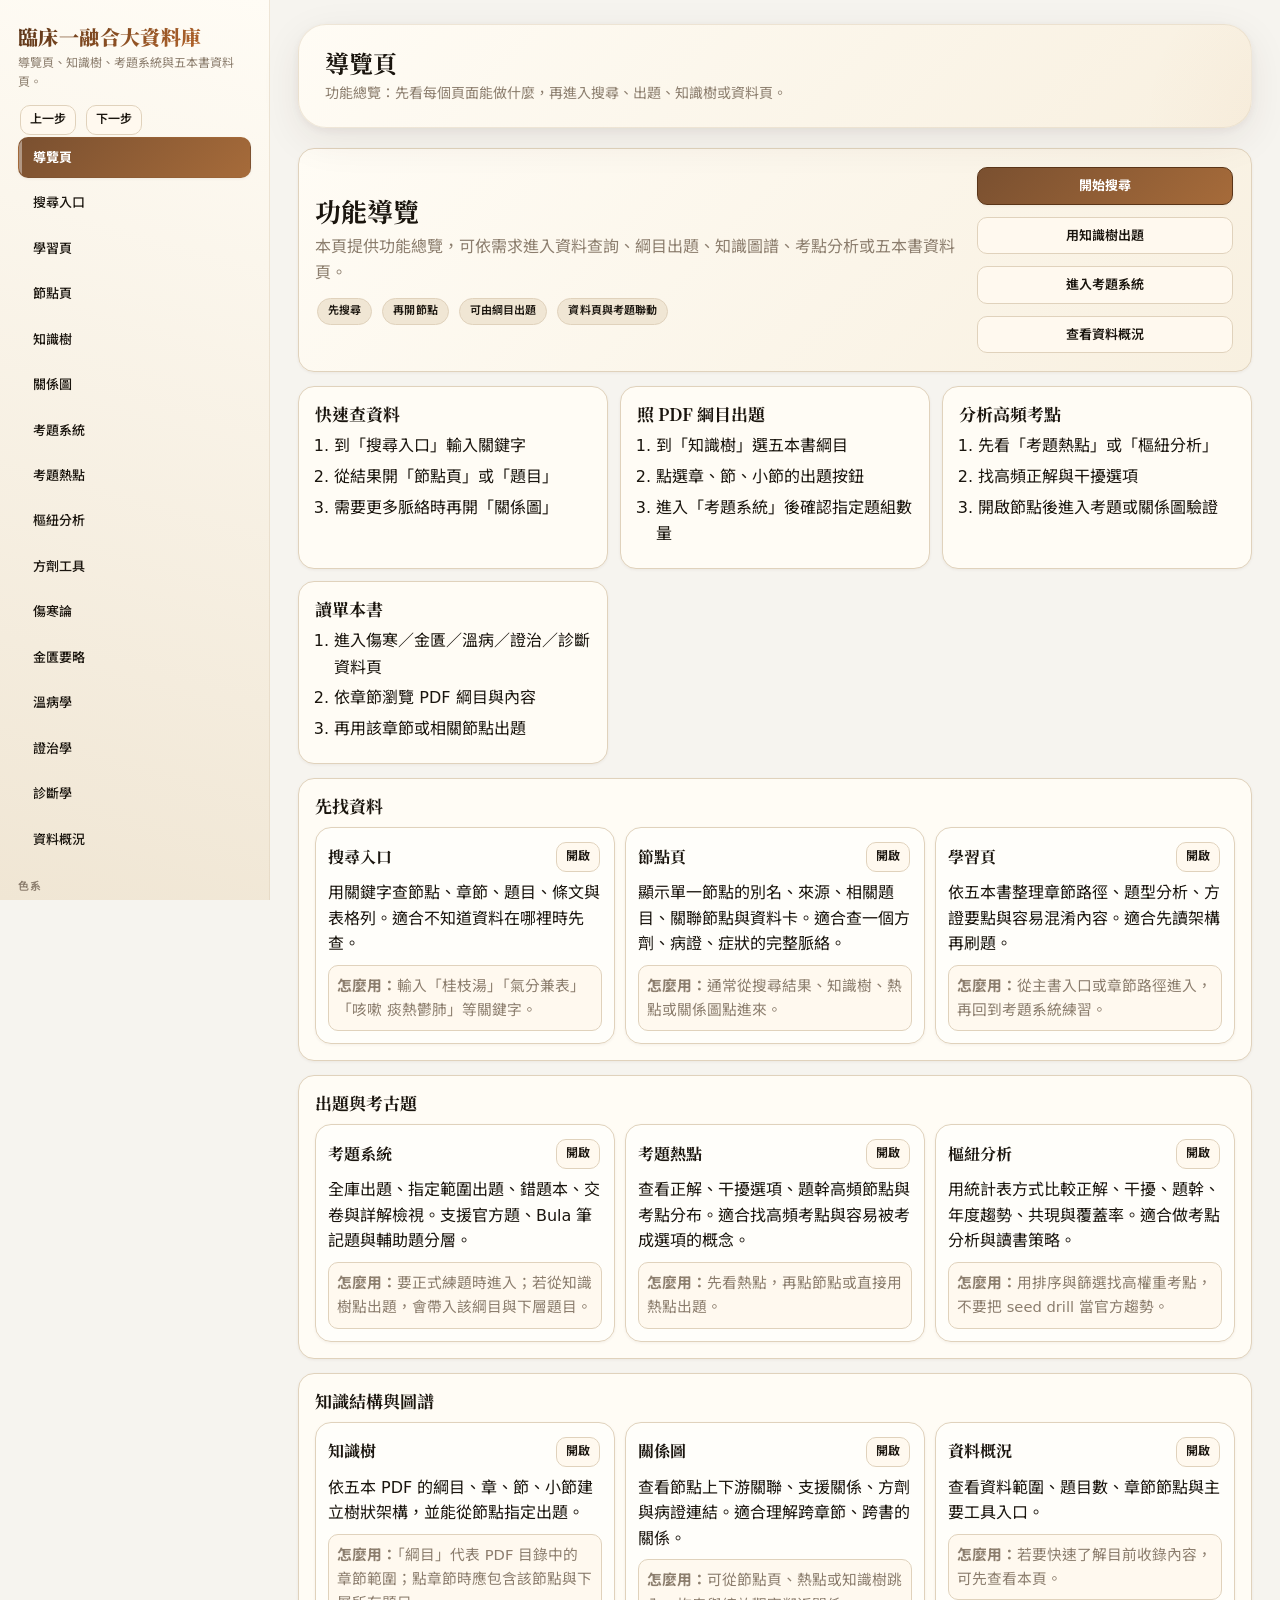
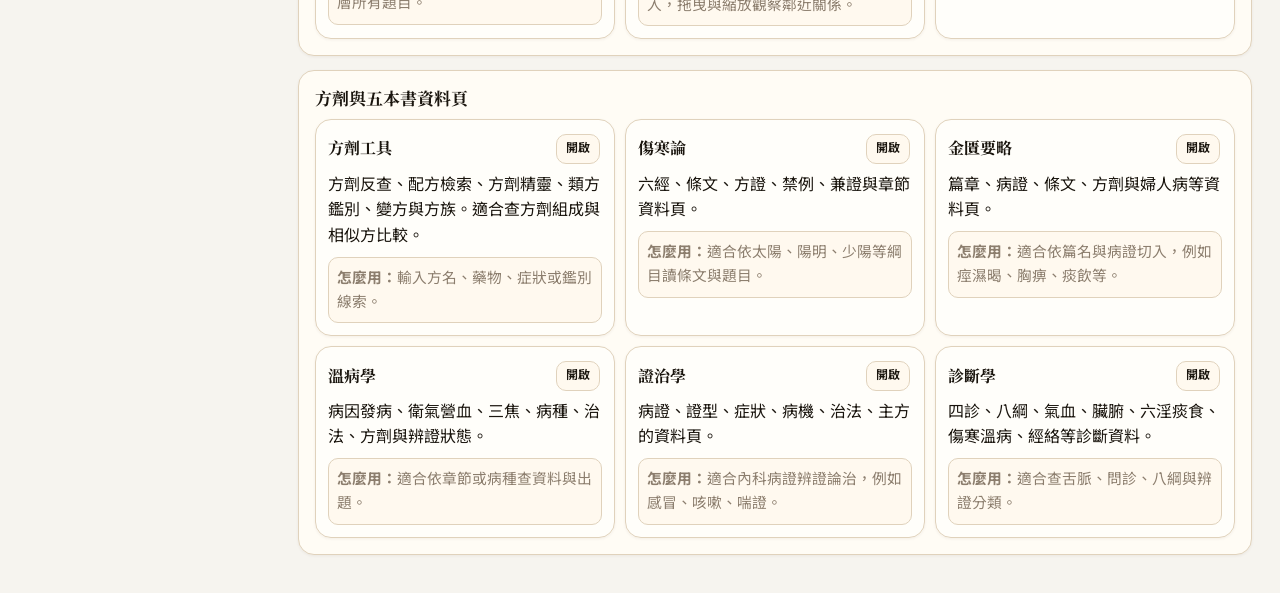
==== commit 81bd07c5: "修整資訊" ====
--- a/app/index.html
+++ b/app/index.html
@@ -31,7 +31,7 @@
       <button data-tab="wenbing">溫病學</button>
       <button data-tab="zhengzhi">證治學</button>
       <button data-tab="diagnosis">診斷學</button>
-      <button data-tab="health">資料健康</button>
+      <button data-tab="health">資料概況</button>
     </nav>
     <div class="theme-row"><label>色系</label><select id="themeSelect"><option value="classic_cream">經典米白</option><option value="exam_blue">清爽藍白</option><option value="light_wood">木質暖色</option><option value="dark_tech">科技深色</option><option value="ink_gray">水墨灰霧</option></select></div>
   </aside>
